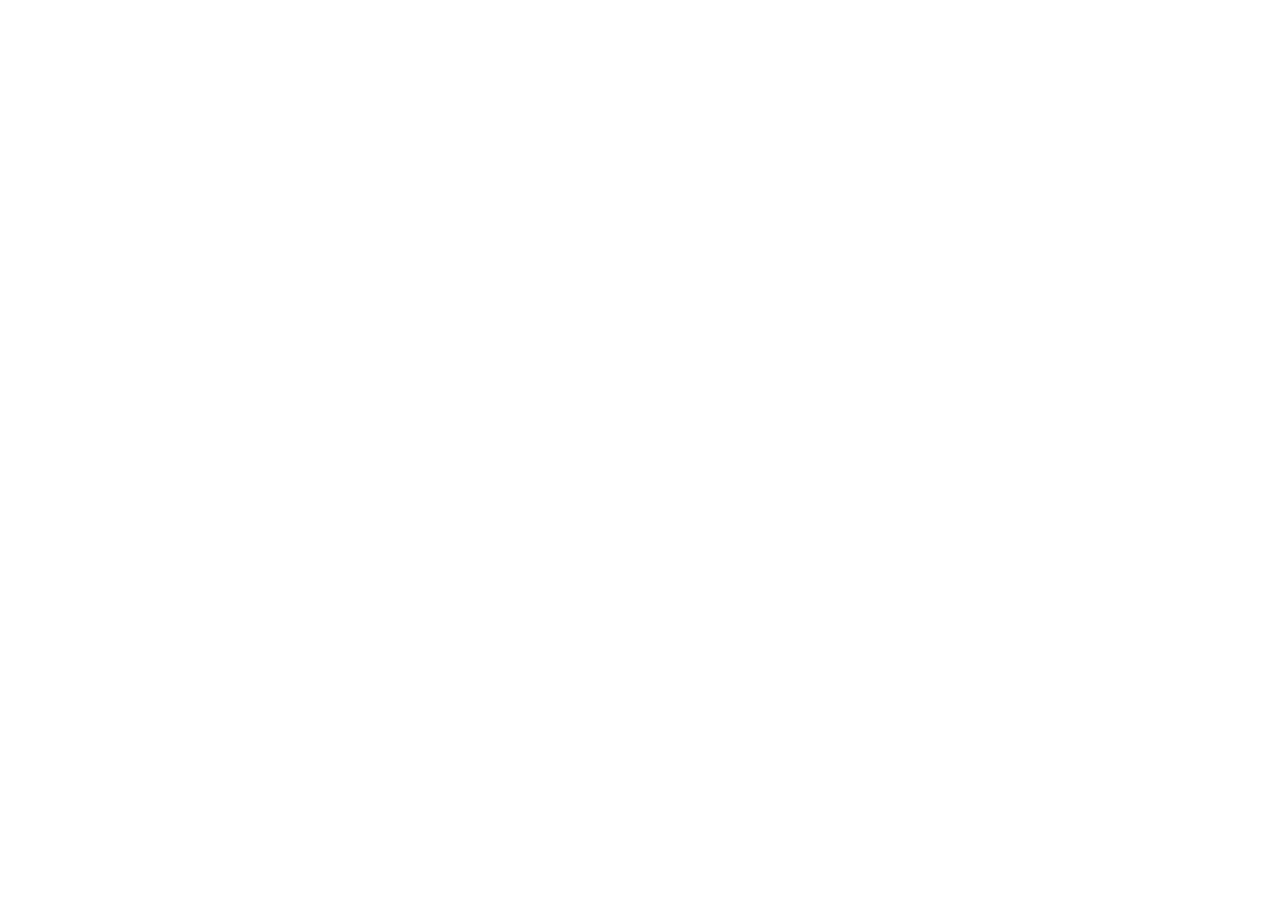
==== dost.html @ 02636984 "commitnew" ====
<!DOCTYPE html>
<html lang="ru">
<head>
    <meta charset="UTF-8">
    <link href="../css/dost.css" type="text/css" rel="stylesheet">
    <link rel="icon" href="mt.webp">
    <title>Достижения команды</title>
</head>
<body>

</body>
</html>
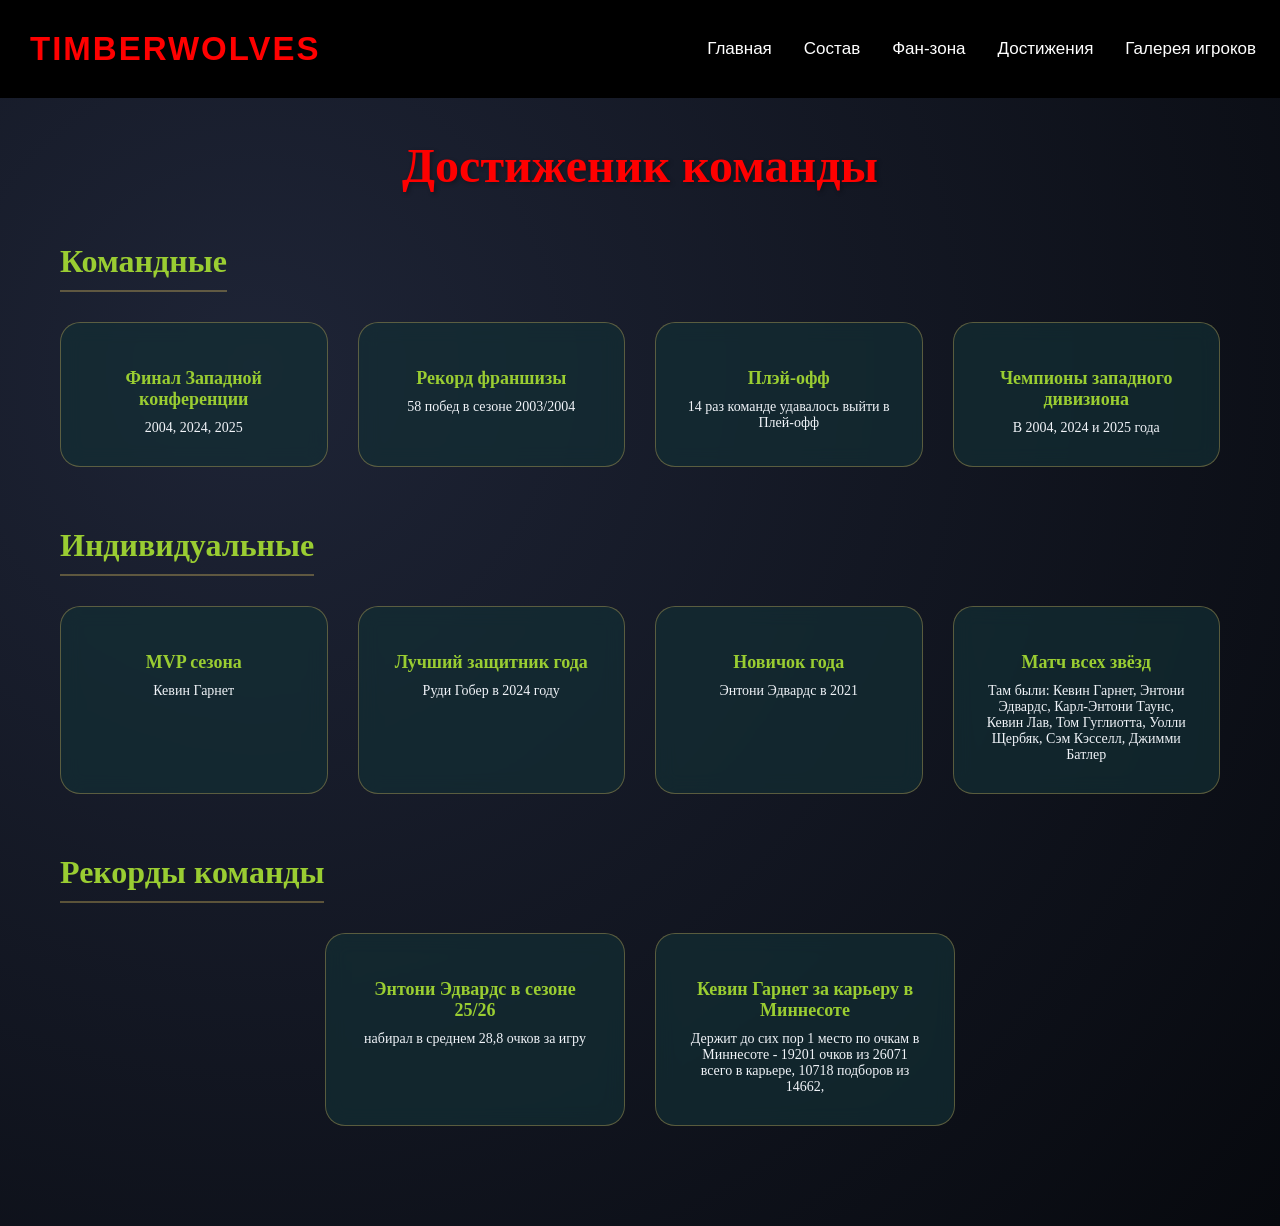
==== commit 4555c358: "jumping" ====
--- a/dost.html
+++ b/dost.html
@@ -2,11 +2,94 @@
 <html lang="ru">
 <head>
     <meta charset="UTF-8">
-    <link href="../css/dost.css" type="text/css" rel="stylesheet">
+    <meta name="viewport" content="width=device-width, initial-scale=1.0">
+    <link href="dost.css" type="text/css" rel="stylesheet">
     <link rel="icon" href="mt.webp">
     <title>Достижения команды</title>
 </head>
 <body>
-
+    <div class="fonsite"></div>
+    <header>
+        <nav>
+            <div class="logo">
+                <h4>TIMBERWOLVES</h4>
+            </div>
+            <div class="menu">
+                <a class="box", href="index.html">Главная</a>
+                <a class="box", href="sostav.html">Состав</a>
+                <a class="box", href="fan.html">Фан-зона</a>
+                <a class="box", href="dost.html">Достижения</a>
+                <a class="box", href="galer.html">Галерея игроков</a>
+            </div>
+        </nav>
+    </header>
+    <div class="achive">
+        <h1 class="dost-title">Достиженик команды</h1>
+        <div class="achive-section">
+            <h2 class="team-achive">Командные</h2>
+            <div class="achive-grid">
+                <div class="achive-card">
+                    <div class="achive-photo"></div>
+                    <h3>Финал Западной конференции</h3>
+                    <p>2004, 2024, 2025</p>
+                </div>
+                <div class="achive-card">
+                    <div class="achive-photo"></div>
+                    <h3>Рекорд франшизы</h3>
+                    <p>58 побед в сезоне 2003/2004</p>
+                </div>
+                <div class="achive-card">
+                    <div class="achive-photo"></div>
+                    <h3>Плэй-офф</h3>
+                    <p>14 раз команде удавалось выйти в Плей-офф</p>
+                </div>
+                <div class="achive-card">
+                    <div class="achive-photo"></div>
+                    <h3>Чемпионы западного дивизиона</h3>
+                    <p>В 2004, 2024 и 2025 года</p>
+                </div>
+            </div>
+        </div>
+        <div class="achive-section">
+            <h2 class="team-achive">Индивидуальные</h2>
+            <div class="achive-grid">
+                <div class="achive-card">
+                    <div class="achive-photo"></div>
+                    <h3>MVP сезона</h3>
+                    <p>Кевин Гарнет</p>
+                </div>
+                <div class="achive-card">
+                    <div class="achive-photo"></div>
+                    <h3>Лучший защитник года</h3>
+                    <p>Руди Гобер в 2024 году</p>
+                </div>
+                <div class="achive-card">
+                    <div class="achive-photo"></div>
+                    <h3>Новичок года</h3>
+                    <p>Энтони Эдвардс в 2021</p>
+                </div>
+                <div class="achive-card">
+                    <div class="achive-photo"></div>
+                    <h3>Матч всех звёзд</h3>
+                    <p>Там были: Кевин Гарнет, Энтони Эдвардс, Карл-Энтони Таунс, Кевин Лав, Том Гуглиотта, Уолли Щербяк, Сэм Кэсселл, Джимми Батлер</p>
+                </div>
+            </div>
+        </div>
+        <div class="achive-section">
+            <h2 class="team-achive">Рекорды команды</h2>
+            <div class="achive-grid">
+                <div class="achive-card">
+                    <div class="achive-photo"></div>
+                    <h3>Энтони Эдвардс в сезоне 25/26</h3>
+                    <p>набирал в среднем 28,8 очков за игру</p>
+                </div>
+                <div class="achive-card">
+                    <div class="achive-photo"></div>
+                    <h3>Кевин Гарнет за карьеру в Миннесоте</h3>
+                    <p>Держит до сих пор 1 место по очкам в Миннесоте - 19201 очков из 26071 всего в карьере, 10718 подборов из 14662,</p>
+                </div>
+            </div>
+        </div>
+    </div>
 </body>
 </html>
--- a/dost.css
+++ b/dost.css
@@ -0,0 +1,157 @@
+* {
+    margin: 0;
+    padding: 0;
+    box-sizing: border-box;
+}
+body {
+    margin: 0;
+    padding: 0;
+    background: radial-gradient(circle at 20% 30%, rgb(30, 36, 54), rgb(7, 9, 14));
+    color: rgb(240, 243, 248);
+    min-height: 100vh;
+}
+.logo { 
+    color: red;
+    font-size: 50px;
+    font-family: Helvetica, sans-serif,;
+    text-align: left;
+    padding: 20px;
+}
+.logo h4 {
+    font-family: Arial, Helvetica, sans-serif;
+    font-size: 33px;
+    font-weight: 900;
+    color: red;
+    text-transform: uppercase;
+    letter-spacing: 2px;
+    margin: 0;
+    text-shadow: 2px 2px 4px rgba(0,0,0,0.5);
+    animation: glow 1.5s infinite alternate;
+}
+nav .box {
+    font-size: 17px;
+    margin: 7px;
+    border-radius: 20px;
+    color: white;
+    font-family: Arial, Helvetica, sans-serif;
+    text-decoration: none;
+    padding: 7px;
+}
+nav {
+    display: flex;
+    justify-content: space-between;
+    align-items: center;
+    flex-wrap: wrap;
+    background: rgba(0,0,0,1);
+    padding: 10px;
+    text-align: right;
+}
+nav a:hover {
+    color: red;
+}
+.achive {
+    max-width: 1200px;
+    margin: 0 auto;
+    padding: 40px 20px;
+    display: flex;
+    flex-direction: column;
+    align-items: center;
+}
+.dost-title {
+    text-align: center;
+    font-size: 48px;
+    color: red;
+    margin-bottom: 50px;
+    text-shadow: 2px 2px 4px rgba(0,0,0,0.3);
+}
+.achive-section {
+    margin-bottom: 60px;
+    width: 100%;
+}
+.team-achive {
+    text-align: center;
+    font-size: 32px;
+    color: yellowgreen;
+    margin-bottom: 30px;
+    padding-bottom: 10px;
+    border-bottom: 2px solid rgba(255, 217, 102, 0.3);
+    display: inline-block;
+    width: auto;
+    margin-left: auto;
+    margin-right: auto;
+}
+.achive-grid {
+    display: flex;
+    flex-wrap: wrap;
+    justify-content: center;
+    gap: 30px;
+    width: 100%;
+}
+.achive-card {
+    background: rgba(19, 46, 52, 0.7);
+    backdrop-filter: blur(10px);
+    border-radius: 20px;
+    padding: 30px;
+    text-align: center;
+    transition: transform 0.3s, box-shadow 0.3s;
+    border: 1px solid rgba(255, 217, 102, 0.3);
+    flex: 1 1 250px;
+    min-width: 220px;
+    max-width: 300px;
+    display: flex;
+    flex-direction: column;
+    align-items: center;
+}
+.achive-card:hover {
+    transform: translateY(-15px);
+    box-shadow: 0 20px 40px rgba(0,0,0,0.4);
+    border-color: yellowgreen;
+}
+.achive-photo {
+    font-size:48px;
+    margin-bottom: 15px;
+}
+.achive-card h3 {
+    color: yellowgreen;
+    margin-bottom: 10px;
+    font-size: 18px;
+}
+.achive-card p {
+    color: write;
+    font-size: 14px;
+}
+.achive-year {
+    margin-top: 5px;
+    font-size: 12px;
+    color: gray;
+}
+@media (max-width: 768px) {
+    .dost-title {
+        font-size: 32px;
+    }
+    .team-achive {
+        font-size: 24px;
+    }
+    .team-card {
+        flex: 1 1 200px;
+        padding: 20px;
+    }
+    .achive-photo {
+        font-size: 36px;
+    }
+    .achive-card h3 {
+        font-size: 16px;
+    }
+}
+@media (max-width: 480px) {
+    .dost-title {
+        font-size: 24px;
+    }
+    .team-achive {
+        font-size: 20px;
+    }
+    .achive-card {
+        flex: 1 1 100%;
+        max-width: 100%;
+    }
+}
